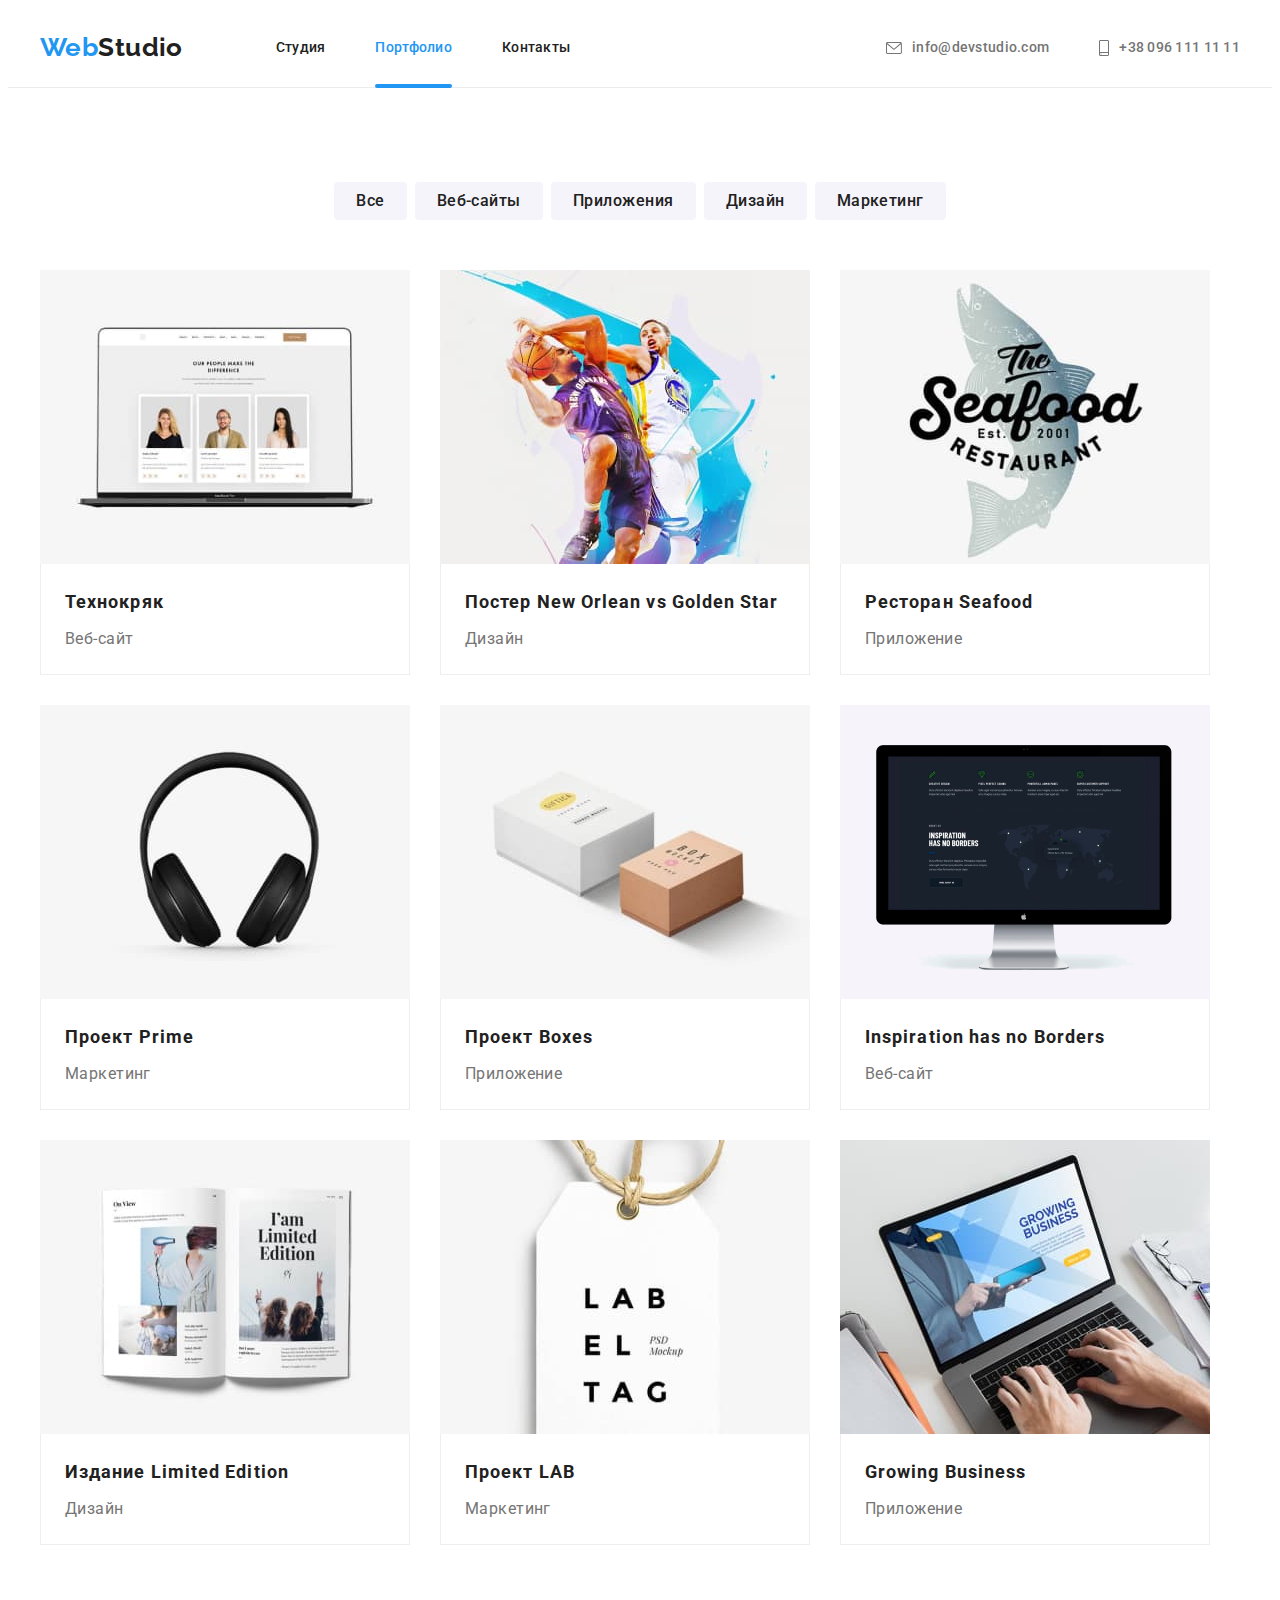
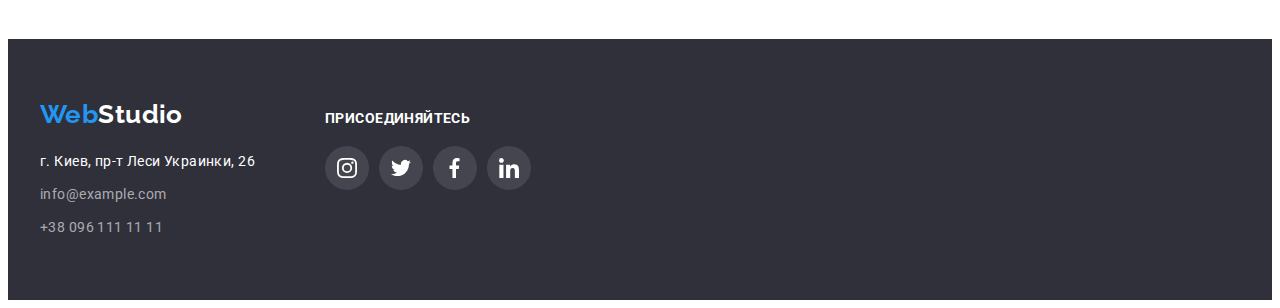
==== portfolio.html @ 51bd5569 "Initial commit" ====
<!DOCTYPE html>
<html lang="ru">
  <head>
    <meta charset="UTF-8" />
    <meta http-equiv="X-UA-Compatible" content="IE=edge" />
    <meta name="viewport" content="width=device-width, initial-scale=1.0" />
    <link
      href="https://fonts.googleapis.com/css2?family=Raleway:wght@700&family=Roboto:wght@400;500;700;900&display=swap"
      rel="stylesheet"
    />
    <link
      rel="stylesheet"
      href="https://cdnjs.cloudflare.com/ajax/libs/modern-normalize/1.1.0/modern-normalize.min.css"
      integrity="sha512-wpPYUAdjBVSE4KJnH1VR1HeZfpl1ub8YT/NKx4PuQ5NmX2tKuGu6U/JRp5y+Y8XG2tV+wKQpNHVUX03MfMFn9Q=="
      crossorigin="anonymous"
      referrerpolicy="no-referrer"
    />
    <link rel="stylesheet" href="./css/styles.css" />
    <title>Портфолио</title>
  </head>
  <body>
    <header class="header-page">
      <div class="container header-nav">
        <nav class="nav-page">
          <a class="logo link" href="./index.html"> <span class="accent">Web</span>Studio </a>
          <ul class="nav-item list">
            <li class="nav-inner">
              <a class="nav-link link" href="./index.html"> Студия</a>
            </li>
            <li class="nav-inner current">
              <a class="nav-link link" href="./portfolio.html"> Портфолио</a>
            </li>
            <li class="nav-inner">
              <a class="nav-link link" href="">Контакты</a>
            </li>
          </ul>
        </nav>
        <ul class="contacts list">
          <li class="contacts-item">
            <a class="contact-link link" href="mailto:info@devstudio.com">
              <svg width="16" height="12">
                <use href="./images/icons.svg#icon-mail"></use>
              </svg>
              info@devstudio.com</a
            >
          </li>
          <li class="contacts-item">
            <a class="contact-link link" href="tel:+380961111111">
              <svg width="10" height="16">
                <use href="./images/icons.svg#icon-smartphone"></use>
              </svg>
              +38 096 111 11 11</a
            >
          </li>
        </ul>
      </div>
    </header>

    <main>
      <section class="portfolio section">
        <div class="container">
          <h1 class="visually-hidden">Portfolio</h1>

          <ul class="filter-item list">
            <li class="filter-inner">
              <button class="button portfolio-btn" type="button">Все</button>
            </li>
            <li class="filter-inner">
              <button class="button portfolio-btn" type="button">Веб-сайты</button>
            </li>
            <li class="filter-inner">
              <button class="button portfolio-btn" type="button">Приложения</button>
            </li>
            <li class="filter-inner">
              <button class="button portfolio-btn" type="button">Дизайн</button>
            </li>
            <li class="filter-inner">
              <button class="button portfolio-btn" type="button">Маркетинг</button>
            </li>
          </ul>

          <ul class="project-item list">
            <li class="project-inner">
              <a class="project-link link" href="" target="_blank">
                <div class="project-thumb">
                  <img
                    class="project-img"
                    src="./images/portfilio/1.jpg"
                    width="370"
                    alt="Технокряк"
                  />
                  <div class="project-overlay">
                    <p class="overlay-text">
                      Ресурс предлагает комплексные предложения с разным уровнем функционала и
                      сервисов. Все это позволит посетителю получить исчерпывающие сведения о
                      компании или частном лице.
                    </p>
                  </div>
                </div>

                <div class="project-box">
                  <h2 class="project-name">Технокряк</h2>
                  <p class="project-text">Веб-сайт</p>
                </div>
              </a>
            </li>
            <li class="project-inner">
              <a class="project-link link" href="" target="_blank">
                <div class="project-thumb">
                  <img
                    class="project-img"
                    src="./images/portfilio/2.jpg"
                    width="370"
                    alt="Постер"
                  />
                  <div class="project-overlay">
                    <p class="overlay-text">
                      Ресурс предлагает комплексные предложения с разным уровнем функционала и
                      сервисов. Все это позволит посетителю получить исчерпывающие сведения о
                      компании или частном лице.
                    </p>
                  </div>
                </div>

                <div class="project-box">
                  <h2 class="project-name">Постер New Orlean vs Golden Star</h2>
                  <p class="project-text">Дизайн</p>
                </div>
              </a>
            </li>
            <li class="project-inner">
              <a class="project-link link" href="" target="_blank">
                <div class="project-thumb">
                  <img
                    class="project-img"
                    src="./images/portfilio/3.jpg"
                    width="370"
                    alt="Ресторан"
                  />
                  <div class="project-overlay">
                    <div class="project-overlay">
                      <p class="overlay-text">
                        Ресурс предлагает комплексные предложения с разным уровнем функционала и
                        сервисов. Все это позволит посетителю получить исчерпывающие сведения о
                        компании или частном лице.
                      </p>
                    </div>
                  </div>
                </div>
                <div class="project-box">
                  <h2 class="project-name">Ресторан Seafood</h2>
                  <p class="project-text">Приложение</p>
                </div>
              </a>
            </li>
            <li class="project-inner">
              <a class="project-link link" href="" target="_blank">
                <div class="project-thumb">
                  <img
                    class="project-img"
                    src="./images/portfilio/4.jpg"
                    width="370"
                    alt="Проект Prime "
                  />
                  <div class="project-overlay">
                    <p class="overlay-text">
                      Ресурс предлагает комплексные предложения с разным уровнем функционала и
                      сервисов. Все это позволит посетителю получить исчерпывающие сведения о
                      компании или частном лице.
                    </p>
                  </div>
                </div>
                <div class="project-box">
                  <h2 class="project-name">Проект Prime</h2>
                  <p class="project-text">Маркетинг</p>
                </div>
              </a>
            </li>
            <li class="project-inner">
              <a class="project-link link" href="" target="_blank">
                <div class="project-thumb">
                  <img
                    class="project-img"
                    src="./images/portfilio/5.jpg"
                    width="370"
                    alt="Проект Boxes"
                  />
                  <div class="project-overlay">
                    <p class="overlay-text">
                      Ресурс предлагает комплексные предложения с разным уровнем функционала и
                      сервисов. Все это позволит посетителю получить исчерпывающие сведения о
                      компании или частном лице.
                    </p>
                  </div>
                </div>
                <div class="project-box">
                  <h2 class="project-name">Проект Boxes</h2>
                  <p class="project-text">Приложение</p>
                </div>
              </a>
            </li>
            <li class="project-inner">
              <a class="project-link link" href="" target="_blank">
                <div class="project-thumb">
                  <img
                    class="project-img"
                    src="./images/portfilio/6.jpg"
                    width="370"
                    alt="Inspiration has no Borders"
                  />
                  <div class="project-overlay">
                    <p class="overlay-text">
                      Ресурс предлагает комплексные предложения с разным уровнем функционала и
                      сервисов. Все это позволит посетителю получить исчерпывающие сведения о
                      компании или частном лице.
                    </p>
                  </div>
                </div>
                <div class="project-box">
                  <h2 class="project-name">Inspiration has no Borders</h2>
                  <p class="project-text">Веб-сайт</p>
                </div>
              </a>
            </li>
            <li class="project-inner">
              <a class="project-link link" href="" target="_blank">
                <div class="project-thumb">
                  <img
                    class="project-img"
                    src="./images/portfilio/7.jpg"
                    width="370"
                    alt="Издание"
                  />
                  <div class="project-overlay">
                    <p class="overlay-text">
                      Ресурс предлагает комплексные предложения с разным уровнем функционала и
                      сервисов. Все это позволит посетителю получить исчерпывающие сведения о
                      компании или частном лице.
                    </p>
                  </div>
                </div>
                <div class="project-box">
                  <h2 class="project-name">Издание Limited Edition</h2>
                  <p class="project-text">Дизайн</p>
                </div>
              </a>
            </li>
            <li class="project-inner">
              <a class="project-link link" href="" target="_blank">
                <div class="project-thumb">
                  <img
                    class="project-img"
                    src="./images/portfilio/8.jpg"
                    width="370"
                    alt="Проект LAB"
                  />
                  <div class="project-overlay">
                    <p class="overlay-text">
                      Ресурс предлагает комплексные предложения с разным уровнем функционала и
                      сервисов. Все это позволит посетителю получить исчерпывающие сведения о
                      компании или частном лице.
                    </p>
                  </div>
                </div>
                <div class="project-box">
                  <h2 class="project-name">Проект LAB</h2>
                  <p class="project-text">Маркетинг</p>
                </div>
              </a>
            </li>
            <li class="project-inner">
              <a class="project-link link" href="" target="_blank">
                <div class="project-thumb">
                  <img
                    class="project-img"
                    src="./images/portfilio/9.jpg"
                    width="370"
                    alt="Growing Business"
                  />
                  <div class="project-overlay">
                    <p class="overlay-text">
                      Ресурс предлагает комплексные предложения с разным уровнем функционала и
                      сервисов. Все это позволит посетителю получить исчерпывающие сведения о
                      компании или частном лице.
                    </p>
                  </div>
                </div>
                <div class="project-box">
                  <h2 class="project-name">Growing Business</h2>
                  <p class="project-text">Приложение</p>
                </div>
              </a>
            </li>
          </ul>
        </div>
      </section>
    </main>

    <footer class="footer-page">
      <div class="container footer-item">
        <h2 class="visually-hidden">Contacts</h2>
        <div class="footer-address">
          <a class="logo logo-footer link" href="/"> <span class="accent">Web</span>Studio </a>
          <address class="address-page">
            <ul class="address-item list">
              <li class="address-inner">
                <a
                  class="address-building link"
                  href="https://goo.gl/maps/JCj7jRZ64n47ZgnA9"
                  target="_blank"
                  rel="nofollow noopener noreferrer"
                  >г. Киев, пр-т Леси Украинки, 26</a
                >
              </li>
              <li class="address-inner">
                <a class="address-mail link" href="mailto:info@example.com">info@example.com</a>
              </li>
              <li class="address-inner">
                <a class="address-tel link" href="tel:+380961111111">+38 096 111 11 11</a>
              </li>
            </ul>
          </address>
        </div>
        <div class="footer-social">
          <p class="footer-subtitle">Присоединяйтесь</p>
          <ul class="footer-social-list list">
            <li class="footer-social-item">
              <a class="footer-social-link link" aria-label="instagram" href="">
                <svg class="footer-social-icon" width="20" height="20">
                  <use href="./images/icons.svg#icon-instagram"></use>
                </svg>
                <span class="visually-hidden">instagram</span>
              </a>
            </li>
            <li class="footer-social-item">
              <a class="footer-social-link link" aria-label="twitter" href="">
                <svg class="footer-social-icon" width="20" height="20">
                  <use href="./images/icons.svg#icon-twitter"></use>
                </svg>
                <span class="visually-hidden">twitter</span>
              </a>
            </li>
            <li class="footer-social-item">
              <a class="footer-social-link link" aria-label="facebook" href="">
                <svg class="footer-social-icon" width="20" height="20">
                  <use href="./images/icons.svg#icon-facebook"></use>
                </svg>
                <span class="visually-hidden">facebook</span>
              </a>
            </li>
            <li class="footer-social-item">
              <a class="footer-social-link link" aria-label="linkedin" href="">
                <svg class="footer-social-icon" width="20" height="20">
                  <use href="./images/icons.svg#icon-linkedin"></use>
                </svg>
                <span class="visually-hidden">linkedin</span>
              </a>
            </li>
          </ul>
        </div>
      </div>
    </footer>
  </body>
</html>
---- css/styles.css ----
/* font-family: 'Raleway',
 sans-serif;

 */
:root {
  /* Colors */
  --primary-text-color: #212121;
  --second-text-color: #ffffff;
  --third-text-color: #757575;
  --accent-color: #2196f3;
  --button-hover-color: #188ce8;
  --footer-text-color: rgba(255, 255, 255, 0.6);
  --box-shadow-color: rgba(0, 0, 0, 0.15);
  --header-border-color: #ececec;
  --primary-icon-fill: #afb1b8;
  --secondary-icon-fill: #ffffff;

  /* BG colors */
  --primary-bgr-color: #ffffff;
  --secondary-bgr-color: #2f303a;
  --third-bgr-color: #f5f4fa;
  --footer-icon-bg: rgba(255, 255, 255, 0.1);
  --work-box-bg: rgba(47, 48, 58, 0.8);

  /* Timing function */
  --transition-timing-function: cubic-bezier(0.4, 0, 0.2, 1);
}
body {
  font-family: 'Roboto', sans-serif;
  color: var(--primary-text-color);
  letter-spacing: 0.03em;
  background-color: var(--primary-bgr-color);
  font-size: 14px;
}

/* Utilities */
ul,
h1,
h2,
h3,
p {
  margin: 0;
}

img {
  display: block;
  width: 100%;
  height: auto;
}

address {
  font-style: normal;
}
.section {
  padding-top: 94px;
  padding-bottom: 94px;
}

.link {
  text-decoration: none;
  color: inherit;
}
.list {
  list-style: none;
  padding-left: 0;
  margin: 0;
}

.visually-hidden {
  position: absolute;
  width: 1px;
  height: 1px;
  margin: -1px;
  border: 0;
  padding: 0;

  white-space: nowrap;
  clip-path: inset(100%);
  clip: rect(0 0 0 0);
  overflow: hidden;
}
.current {
  color: var(--accent-color);
}
.title-h2 {
  font-weight: 700;
  font-size: 36px;
  line-height: 1.36;
  text-align: center;
  margin-bottom: 50px;
}

/* Container */

.container {
  max-width: 1200px;
  padding: 0 15px;
  margin: 0 auto;
  /* outline: 2px solid tomato; */
}

/* Header */
.header-page {
  border-bottom: 1px solid var(--header-border-color);
}
.header-nav {
  display: flex;
  align-items: center;
}

.nav-page {
  display: flex;
  align-items: center;
}
.logo {
  font-family: 'Raleway';
  font-weight: 700;
  font-size: 26px;
  line-height: 1.19;
}

.logo .accent {
  color: var(--accent-color);
}
.nav-item {
  display: flex;
  margin-left: 93px;
  align-items: center;
}

/* .nav-inner:not(:last-child){
    margin-right: 50px;
} */
.nav-inner {
  position: relative;
}
.nav-inner + .nav-inner {
  margin-left: 50px;
}

.current::after {
  position: absolute;
  left: 0;
  bottom: -1px;
  width: 100%;

  content: '';
  height: 4px;
  background: var(--accent-color);
  border-radius: 2px;
}

.nav-link,
.contact-link {
  display: flex;
  align-items: center;
  padding: 32px 0 31px 0;
  transition: color 250ms var(--transition-timing-function);
}

.nav-page .nav-link,
.contact-link {
  font-weight: 500;
  font-size: 14px;
  line-height: 1.14;
  letter-spacing: 0.02em;
}
.contacts {
  display: flex;
  margin-left: auto;
}

.contact-link {
  color: var(--third-text-color);
}
.contact-link > svg {
  margin-right: 10px;
  fill: currentColor;
}

.contacts-item + .contacts-item {
  margin-left: 50px;
}

.nav-link:hover,
.contact-link:hover,
.nav-link:focus,
.contact-link:focus {
  color: var(--accent-color);
}

/* Main */

/* Hero */
.overlay {
  max-width: 1600px;
  height: 600px;
  margin: 0 auto;
  background-image: linear-gradient(to right, rgba(47, 48, 58, 0.4), rgba(47, 48, 58, 0.4)),
    url(../images/Img.jpg);
  background-repeat: no-repeat;
  background-size: cover;
  background-position: center;
}

.hero {
  background-color: var(--secondary-bgr-color);
  text-align: center;
  padding: 200px 0;
}

.hero-title {
  font-weight: 900;
  font-size: 44px;
  line-height: 1.36;
  width: 696px;
  margin: 0 auto 30px auto;
  letter-spacing: 0.06em;
  text-transform: uppercase;

  color: var(--second-text-color);
}
/* Button */

.button {
  border-radius: 4px;
  border: none;
  font-size: 16px;

  font-family: inherit;
  cursor: pointer;
  text-align: center;
}

.hero-btn {
  color: var(--second-text-color);
  background: var(--accent-color);
  font-weight: 700;
  letter-spacing: 0.06em;
  line-height: 1.88;
  box-shadow: 0px 4px 4px var(--box-shadow-color);
  padding: 10px 32px;
  min-width: 200px;
  transition: background-color 250ms var(--transition-timing-function);
}
.hero-btn:hover,
.hero-btn:focus {
  background-color: var(--button-hover-color);
}

/* Features */

.features-item {
  display: flex;
}
.features-inner {
  width: calc((100%-30 * 3) / 4);
  margin-right: 30px;
}

.features-inner:nth-child(4n) {
  margin-right: 0;
}

/* .features-inner:last-child{
        margin-right: 0;
   } */
.feature-box {
  display: flex;
  justify-content: center;
  align-items: center;
  width: 270px;
  height: 120px;
  background-color: var(--third-bgr-color);
  border-radius: 4px;
  margin-bottom: 30px;
}

.feature-name {
  font-weight: 700;
  font-size: 14px;
  line-height: 1.14;
  text-transform: uppercase;
  margin-bottom: 10px;
}

.feature-text {
  font-size: 14px;
  line-height: 1.71;
  color: var(--third-text-color);
}
/* Work */
.work {
  padding-top: 0;
}

.work-item {
  display: flex;
}
.work-inner {
  position: relative;
  width: calc((100%-30 * 2) / 3);
  margin-right: 30px;
  /* text-align: center; */
}

.work-inner:last-child {
  margin-right: 0;
}
/* .work-inner::before{
  position: absolute;
  right: 0;
  bottom: 0;
  width: 100%;
  height: 23.8%;
  content: "";
  background: var(--work-box-bg);
}
.box-text{
  position: absolute;
  width: 100%;
  right: 0;
  bottom: 9.18%;
  font-weight: 700;
  line-height: 1.14;
  text-transform: uppercase;
  color: var(--second-text-color);
} */

.overlay-work {
  position: absolute;
  right: 0;
  bottom: 0;

  display: flex;
  justify-content: center;
  align-items: center;
  width: 100%;
  height: 23.8%;
  background: var(--work-box-bg);
  font-weight: 700;
  line-height: 1.14;
  text-transform: uppercase;
  color: var(--second-text-color);
}

/* Team */

.team {
  background-color: var(--third-bgr-color);
  text-align: center;
}

.team-item {
  display: flex;
}
.team-inner {
  width: 270px;
  margin-right: 30px;
  background-color: var(--primary-bgr-color);
  box-shadow: 0px 1px 3px rgba(0, 0, 0, 0.12), 0px 1px 1px rgba(0, 0, 0, 0.14),
    0px 2px 1px rgba(0, 0, 0, 0.2);
  border-radius: 0px 0px 4px 4px;
}

.team-inner:nth-child(4n) {
  margin-right: 0;
}
.team-info {
  padding: 30px 0;
}

.team-name {
  font-weight: 500;
  font-size: 16px;
  line-height: 1.19;
  margin-bottom: 10px;
}

.team-position {
  font-size: 16px;
  line-height: 1.19;
  color: var(--third-text-color);
  margin-bottom: 16px;
}

/* Team Social */

.team-social {
  display: flex;
  justify-content: center;
}
.social-item + .social-item {
  margin-left: 10px;
}

.social-link {
  display: flex;
  justify-content: center;
  align-items: center;
  width: 44px;
  height: 44px;
  border-radius: 50px;
  color: var(--primary-icon-fill);
  transition: background-color 250ms var(--transition-timing-function),
    color 250ms var(--transition-timing-function);
}

.social-icon {
  fill: currentColor;
}

.social-link:hover,
.social-link:focus {
  background-color: var(--accent-color);
  color: var(--secondary-icon-fill);
}

/* Clients */

.client-list {
  display: flex;
}

.client-item {
  display: flex;
}

.client-item + .client-item {
  margin-left: 30px;
}

.client-link {
  display: flex;
  justify-content: center;
  align-items: center;
  width: 170px;
  height: 92px;
  border: 1px solid var(--primary-icon-fill);
  border-radius: 4px;
  color: var(--primary-icon-fill);
  transition: border-color 250ms var(--transition-timing-function),
    color 250ms var(--transition-timing-function);
}

.client-icon {
  fill: currentColor;
}

.client-link:hover,
.client-link:focus {
  border-color: var(--accent-color);
  color: var(--accent-color);
}
/* portfolio */

/* Filters
   ========================== */

.filter-item {
  display: flex;
  justify-content: center;
  margin-bottom: 50px;
}

.filter-inner {
  margin-right: 8px;
}
.portfolio-btn {
  color: var(--primary-text-color);
  background: var(--third-bgr-color);
  font-weight: 500;
  line-height: 1.62;
  letter-spacing: 0.03em;
  padding: 6px 22px;
  transition: background-color 250ms var(--transition-timing-function),
    color 250ms var(--transition-timing-function),
    box-shadow 250ms var(--transition-timing-function);
}

.portfolio-btn:hover,
.portfolio-btn:focus {
  background-color: var(--accent-color);
  color: var(--second-text-color);
  box-shadow: 0px 3px 1px rgba(0, 0, 0, 0.1), 0px 1px 2px rgba(0, 0, 0, 0.08),
    0px 2px 2px rgba(0, 0, 0, 0.12);
}
.filter-inner:last-child {
  margin-right: 0;
}

/* Projects */
.project-item {
  display: flex;
  flex-wrap: wrap;

  margin: -15px;
}

.project-inner {
  width: 370px;
  margin: 15px;
  /* margin-right: 30px;
        margin-bottom: 30px; */
}

/* .project-inner:nth-child(3n){
        margin-right: 0;
    }
    .project-inner:nth-last-child(-n + 3) {
        margin-bottom: 0;
    } */
.project-link {
  display: block;
  transition: box-shadow 250ms var(--transition-timing-function);
}
.project-thumb {
  position: relative;
  overflow: hidden;
}
.project-overlay {
  position: absolute;
  top: 0;
  left: 0;
  width: 100%;
  height: 100%;
  content: '';
  background-color: rgba(33, 150, 243, 0.9);
  transform: translateY(101%);
  transition: transform 250ms var(--transition-timing-function);
}
.overlay-text {
  font-size: 18px;
  line-height: 1.56;
  color: var(--second-text-color);
  padding: 63px 24px;
}

.project-link:hover .project-overlay,
.project-link:focus .project-overlay {
  transform: translateY(0);
}

.project-box {
  border: 1px solid #eeeeee;
  border-top: none;
  padding: 20px 24px;
}

.project-name {
  font-weight: 700;
  font-size: 18px;
  line-height: 2;
  letter-spacing: 0.06em;
  margin-bottom: 4px;
}
.project-text {
  font-size: 16px;
  line-height: 1.88;
  color: var(--third-text-color);
}

.project-link:hover,
.project-link:focus {
  box-shadow: 0px 1px 1px rgba(0, 0, 0, 0.12), 0px 4px 4px rgba(0, 0, 0, 0.06),
    1px 4px 6px rgba(0, 0, 0, 0.16);
}

/* Footer */
.footer-page {
  background-color: var(--secondary-bgr-color);
  padding: 60px 0;
}
.footer-item {
  display: flex;
  align-items: baseline;
}
.footer-address {
  margin-right: 70px;
}

.logo-footer {
  display: flex;
  color: var(--second-text-color);
  margin-bottom: 20px;
}

.address-building,
.address-mail,
.address-tel {
  line-height: 1.71;
  color: var(--footer-text-color);
  margin-bottom: 9px;
  display: block;
  transition: color 250ms var(--transition-timing-function);
}
.address-tel {
  margin-bottom: 0;
}
.address-building {
  color: var(--second-text-color);
}
.address-inner a:hover,
.address-inner a:focus {
  color: var(--accent-color);
}

.footer-subtitle {
  font-weight: 700;
  font-size: 14px;
  line-height: 1, 14;
  text-transform: uppercase;
  color: var(--second-text-color);
  margin-bottom: 20px;
}
.footer-social-list {
  display: flex;
}

.footer-social-item + .footer-social-item {
  margin-left: 10px;
}
.footer-social-link {
  display: flex;
  justify-content: center;
  align-items: center;
  justify-content: center;
  width: 44px;
  height: 44px;
  background-color: var(--footer-icon-bg);
  border-radius: 50%;
  transition: background-color 250ms var(--transition-timing-function);
}
.footer-social-icon {
  fill: var(--secondary-icon-fill);
}
.footer-social-link:hover,
.footer-social-link:focus {
  background-color: var(--accent-color);
}

.backdrop {
  position: fixed;
  top: 0;
  left: 0;
  width: 100%;
  height: 100%;
  background: rgba(0, 0, 0, 0.2);
  transition: opacity 250ms var(--transition-timing-function);
}
.backdrop.is-hidden {
  opacity: 0;
  pointer-events: none;
}
.backdrop.is-hidden .modal {
  transform: translate(-50%, -50%) scale(1.1);
}
.modal {
  position: absolute;
  top: 50%;
  left: 50%;
  transform: translate(-50%, -50%) scale(1);
  width: 528px;
  height: 581px;
  background: var(--primary-bgr-color);
  box-shadow: 0px 1px 3px rgba(0, 0, 0, 0.12), 0px 1px 1px rgba(0, 0, 0, 0.14),
    0px 2px 1px rgba(0, 0, 0, 0.2);
  border-radius: 4px;
  transition: transform 250ms var(--transition-timing-function);
}

.modal-btn {
  position: absolute;
  display: flex;
  justify-content: center;
  align-items: center;
  top: 8px;
  right: 8px;
  width: 30px;
  height: 30px;
  border-radius: 50%;
  padding: 0;
  border: 1px solid rgba(0, 0, 0, 0.1);
  transition: color 250ms var(--transition-timing-function);
  fill: currentColor;
}
.modal-btn:hover {
  color: var(--accent-color);
}
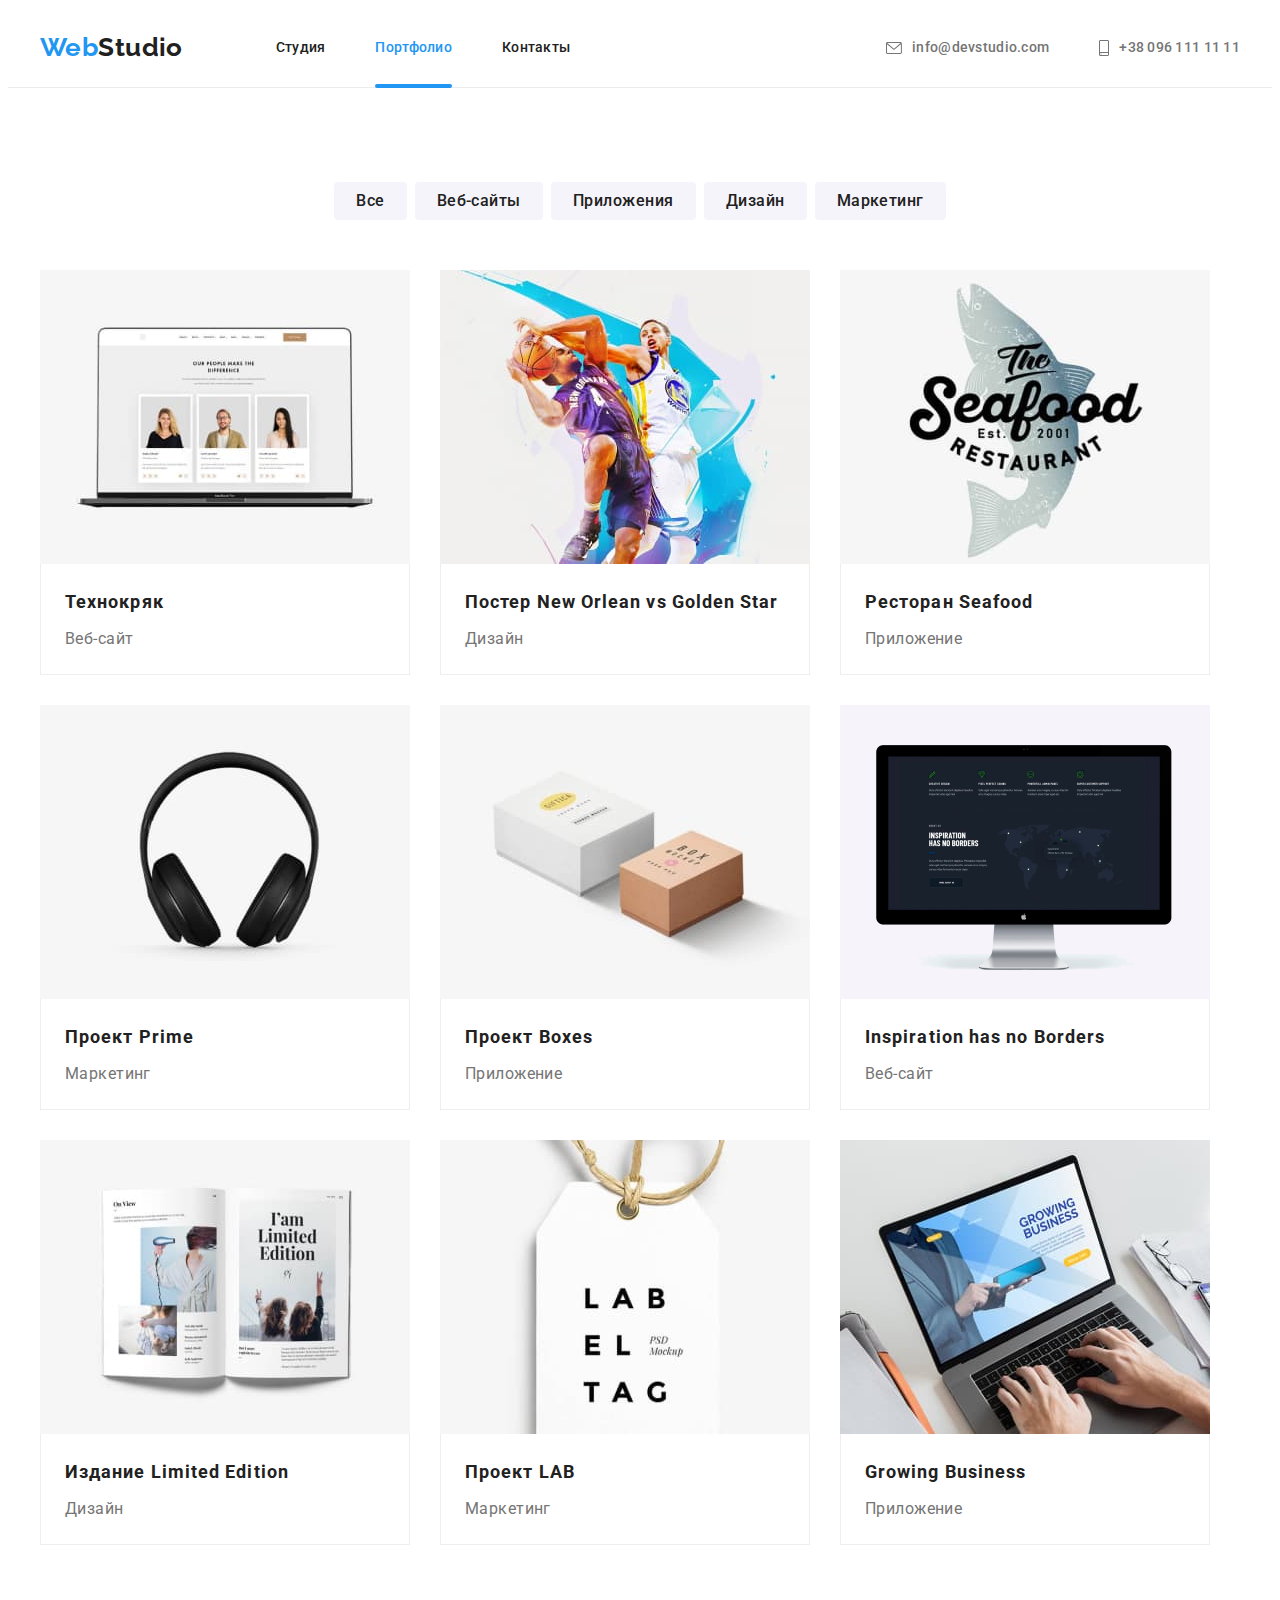
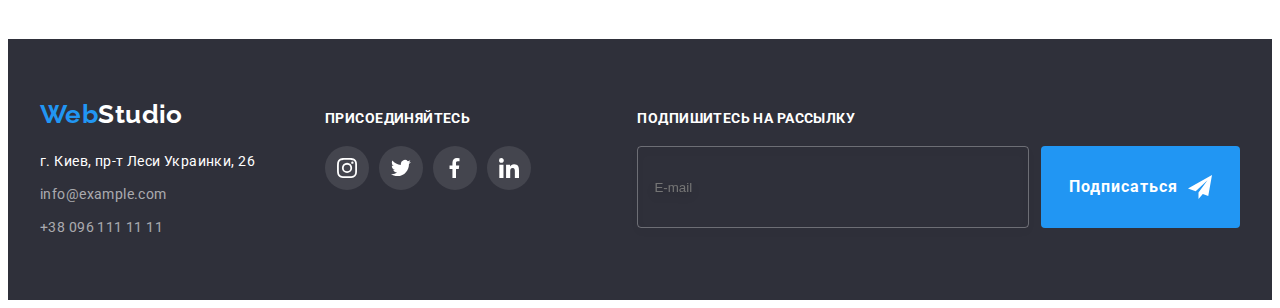
==== commit f4634bc6: "add footer subscribe" ====
--- a/portfolio.html
+++ b/portfolio.html
@@ -1,94 +1,122 @@
 <!DOCTYPE html>
 <html lang="ru">
-  <head>
-    <meta charset="UTF-8" />
-    <meta http-equiv="X-UA-Compatible" content="IE=edge" />
-    <meta name="viewport" content="width=device-width, initial-scale=1.0" />
-    <link
-      href="https://fonts.googleapis.com/css2?family=Raleway:wght@700&family=Roboto:wght@400;500;700;900&display=swap"
-      rel="stylesheet"
-    />
-    <link
-      rel="stylesheet"
-      href="https://cdnjs.cloudflare.com/ajax/libs/modern-normalize/1.1.0/modern-normalize.min.css"
-      integrity="sha512-wpPYUAdjBVSE4KJnH1VR1HeZfpl1ub8YT/NKx4PuQ5NmX2tKuGu6U/JRp5y+Y8XG2tV+wKQpNHVUX03MfMFn9Q=="
-      crossorigin="anonymous"
-      referrerpolicy="no-referrer"
-    />
-    <link rel="stylesheet" href="./css/styles.css" />
-    <title>Портфолио</title>
-  </head>
-  <body>
-    <header class="header-page">
-      <div class="container header-nav">
-        <nav class="nav-page">
-          <a class="logo link" href="./index.html"> <span class="accent">Web</span>Studio </a>
-          <ul class="nav-item list">
-            <li class="nav-inner">
-              <a class="nav-link link" href="./index.html"> Студия</a>
-            </li>
-            <li class="nav-inner current">
-              <a class="nav-link link" href="./portfolio.html"> Портфолио</a>
-            </li>
-            <li class="nav-inner">
-              <a class="nav-link link" href="">Контакты</a>
-            </li>
-          </ul>
-        </nav>
-        <ul class="contacts list">
-          <li class="contacts-item">
-            <a class="contact-link link" href="mailto:info@devstudio.com">
-              <svg width="16" height="12">
-                <use href="./images/icons.svg#icon-mail"></use>
-              </svg>
-              info@devstudio.com</a
-            >
-          </li>
-          <li class="contacts-item">
-            <a class="contact-link link" href="tel:+380961111111">
-              <svg width="10" height="16">
-                <use href="./images/icons.svg#icon-smartphone"></use>
-              </svg>
-              +38 096 111 11 11</a
-            >
+
+<head>
+  <meta charset="UTF-8" />
+  <meta http-equiv="X-UA-Compatible" content="IE=edge" />
+  <meta name="viewport" content="width=device-width, initial-scale=1.0" />
+  <link href="https://fonts.googleapis.com/css2?family=Raleway:wght@700&family=Roboto:wght@400;500;700;900&display=swap"
+    rel="stylesheet" />
+  <link rel="stylesheet" href="https://cdnjs.cloudflare.com/ajax/libs/modern-normalize/1.1.0/modern-normalize.min.css"
+    integrity="sha512-wpPYUAdjBVSE4KJnH1VR1HeZfpl1ub8YT/NKx4PuQ5NmX2tKuGu6U/JRp5y+Y8XG2tV+wKQpNHVUX03MfMFn9Q=="
+    crossorigin="anonymous" referrerpolicy="no-referrer" />
+  <link rel="stylesheet" href="./css/styles.css" />
+  <title>Портфолио</title>
+</head>
+
+<body>
+  <header class="header-page">
+    <div class="container header-nav">
+      <nav class="nav-page">
+        <a class="logo link" href="./index.html"> <span class="accent">Web</span>Studio </a>
+        <ul class="nav-item list">
+          <li class="nav-inner">
+            <a class="nav-link link" href="./index.html"> Студия</a>
+          </li>
+          <li class="nav-inner current">
+            <a class="nav-link link" href="./portfolio.html"> Портфолио</a>
+          </li>
+          <li class="nav-inner">
+            <a class="nav-link link" href="">Контакты</a>
           </li>
         </ul>
-      </div>
-    </header>
-
-    <main>
-      <section class="portfolio section">
-        <div class="container">
-          <h1 class="visually-hidden">Portfolio</h1>
-
-          <ul class="filter-item list">
-            <li class="filter-inner">
-              <button class="button portfolio-btn" type="button">Все</button>
-            </li>
-            <li class="filter-inner">
-              <button class="button portfolio-btn" type="button">Веб-сайты</button>
-            </li>
-            <li class="filter-inner">
-              <button class="button portfolio-btn" type="button">Приложения</button>
-            </li>
-            <li class="filter-inner">
-              <button class="button portfolio-btn" type="button">Дизайн</button>
-            </li>
-            <li class="filter-inner">
-              <button class="button portfolio-btn" type="button">Маркетинг</button>
-            </li>
-          </ul>
-
-          <ul class="project-item list">
-            <li class="project-inner">
-              <a class="project-link link" href="" target="_blank">
-                <div class="project-thumb">
-                  <img
-                    class="project-img"
-                    src="./images/portfilio/1.jpg"
-                    width="370"
-                    alt="Технокряк"
-                  />
+      </nav>
+      <ul class="contacts list">
+        <li class="contacts-item">
+          <a class="contact-link link" href="mailto:info@devstudio.com">
+            <svg width="16" height="12">
+              <use href="./images/icons.svg#icon-mail"></use>
+            </svg>
+            info@devstudio.com</a>
+        </li>
+        <li class="contacts-item">
+          <a class="contact-link link" href="tel:+380961111111">
+            <svg width="10" height="16">
+              <use href="./images/icons.svg#icon-smartphone"></use>
+            </svg>
+            +38 096 111 11 11</a>
+        </li>
+      </ul>
+    </div>
+  </header>
+
+  <main>
+    <section class="portfolio section">
+      <div class="container">
+        <h1 class="visually-hidden">Portfolio</h1>
+
+        <ul class="filter-item list">
+          <li class="filter-inner">
+            <button class="button portfolio-btn" type="button">Все</button>
+          </li>
+          <li class="filter-inner">
+            <button class="button portfolio-btn" type="button">Веб-сайты</button>
+          </li>
+          <li class="filter-inner">
+            <button class="button portfolio-btn" type="button">Приложения</button>
+          </li>
+          <li class="filter-inner">
+            <button class="button portfolio-btn" type="button">Дизайн</button>
+          </li>
+          <li class="filter-inner">
+            <button class="button portfolio-btn" type="button">Маркетинг</button>
+          </li>
+        </ul>
+
+        <ul class="project-item list">
+          <li class="project-inner">
+            <a class="project-link link" href="" target="_blank">
+              <div class="project-thumb">
+                <img class="project-img" src="./images/portfilio/1.jpg" width="370" alt="Технокряк" />
+                <div class="project-overlay">
+                  <p class="overlay-text">
+                    Ресурс предлагает комплексные предложения с разным уровнем функционала и
+                    сервисов. Все это позволит посетителю получить исчерпывающие сведения о
+                    компании или частном лице.
+                  </p>
+                </div>
+              </div>
+
+              <div class="project-box">
+                <h2 class="project-name">Технокряк</h2>
+                <p class="project-text">Веб-сайт</p>
+              </div>
+            </a>
+          </li>
+          <li class="project-inner">
+            <a class="project-link link" href="" target="_blank">
+              <div class="project-thumb">
+                <img class="project-img" src="./images/portfilio/2.jpg" width="370" alt="Постер" />
+                <div class="project-overlay">
+                  <p class="overlay-text">
+                    Ресурс предлагает комплексные предложения с разным уровнем функционала и
+                    сервисов. Все это позволит посетителю получить исчерпывающие сведения о
+                    компании или частном лице.
+                  </p>
+                </div>
+              </div>
+
+              <div class="project-box">
+                <h2 class="project-name">Постер New Orlean vs Golden Star</h2>
+                <p class="project-text">Дизайн</p>
+              </div>
+            </a>
+          </li>
+          <li class="project-inner">
+            <a class="project-link link" href="" target="_blank">
+              <div class="project-thumb">
+                <img class="project-img" src="./images/portfilio/3.jpg" width="370" alt="Ресторан" />
+                <div class="project-overlay">
                   <div class="project-overlay">
                     <p class="overlay-text">
                       Ресурс предлагает комплексные предложения с разным уровнем функционала и
@@ -97,268 +125,196 @@
                     </p>
                   </div>
                 </div>
-
-                <div class="project-box">
-                  <h2 class="project-name">Технокряк</h2>
-                  <p class="project-text">Веб-сайт</p>
-                </div>
-              </a>
+              </div>
+              <div class="project-box">
+                <h2 class="project-name">Ресторан Seafood</h2>
+                <p class="project-text">Приложение</p>
+              </div>
+            </a>
+          </li>
+          <li class="project-inner">
+            <a class="project-link link" href="" target="_blank">
+              <div class="project-thumb">
+                <img class="project-img" src="./images/portfilio/4.jpg" width="370" alt="Проект Prime " />
+                <div class="project-overlay">
+                  <p class="overlay-text">
+                    Ресурс предлагает комплексные предложения с разным уровнем функционала и
+                    сервисов. Все это позволит посетителю получить исчерпывающие сведения о
+                    компании или частном лице.
+                  </p>
+                </div>
+              </div>
+              <div class="project-box">
+                <h2 class="project-name">Проект Prime</h2>
+                <p class="project-text">Маркетинг</p>
+              </div>
+            </a>
+          </li>
+          <li class="project-inner">
+            <a class="project-link link" href="" target="_blank">
+              <div class="project-thumb">
+                <img class="project-img" src="./images/portfilio/5.jpg" width="370" alt="Проект Boxes" />
+                <div class="project-overlay">
+                  <p class="overlay-text">
+                    Ресурс предлагает комплексные предложения с разным уровнем функционала и
+                    сервисов. Все это позволит посетителю получить исчерпывающие сведения о
+                    компании или частном лице.
+                  </p>
+                </div>
+              </div>
+              <div class="project-box">
+                <h2 class="project-name">Проект Boxes</h2>
+                <p class="project-text">Приложение</p>
+              </div>
+            </a>
+          </li>
+          <li class="project-inner">
+            <a class="project-link link" href="" target="_blank">
+              <div class="project-thumb">
+                <img class="project-img" src="./images/portfilio/6.jpg" width="370" alt="Inspiration has no Borders" />
+                <div class="project-overlay">
+                  <p class="overlay-text">
+                    Ресурс предлагает комплексные предложения с разным уровнем функционала и
+                    сервисов. Все это позволит посетителю получить исчерпывающие сведения о
+                    компании или частном лице.
+                  </p>
+                </div>
+              </div>
+              <div class="project-box">
+                <h2 class="project-name">Inspiration has no Borders</h2>
+                <p class="project-text">Веб-сайт</p>
+              </div>
+            </a>
+          </li>
+          <li class="project-inner">
+            <a class="project-link link" href="" target="_blank">
+              <div class="project-thumb">
+                <img class="project-img" src="./images/portfilio/7.jpg" width="370" alt="Издание" />
+                <div class="project-overlay">
+                  <p class="overlay-text">
+                    Ресурс предлагает комплексные предложения с разным уровнем функционала и
+                    сервисов. Все это позволит посетителю получить исчерпывающие сведения о
+                    компании или частном лице.
+                  </p>
+                </div>
+              </div>
+              <div class="project-box">
+                <h2 class="project-name">Издание Limited Edition</h2>
+                <p class="project-text">Дизайн</p>
+              </div>
+            </a>
+          </li>
+          <li class="project-inner">
+            <a class="project-link link" href="" target="_blank">
+              <div class="project-thumb">
+                <img class="project-img" src="./images/portfilio/8.jpg" width="370" alt="Проект LAB" />
+                <div class="project-overlay">
+                  <p class="overlay-text">
+                    Ресурс предлагает комплексные предложения с разным уровнем функционала и
+                    сервисов. Все это позволит посетителю получить исчерпывающие сведения о
+                    компании или частном лице.
+                  </p>
+                </div>
+              </div>
+              <div class="project-box">
+                <h2 class="project-name">Проект LAB</h2>
+                <p class="project-text">Маркетинг</p>
+              </div>
+            </a>
+          </li>
+          <li class="project-inner">
+            <a class="project-link link" href="" target="_blank">
+              <div class="project-thumb">
+                <img class="project-img" src="./images/portfilio/9.jpg" width="370" alt="Growing Business" />
+                <div class="project-overlay">
+                  <p class="overlay-text">
+                    Ресурс предлагает комплексные предложения с разным уровнем функционала и
+                    сервисов. Все это позволит посетителю получить исчерпывающие сведения о
+                    компании или частном лице.
+                  </p>
+                </div>
+              </div>
+              <div class="project-box">
+                <h2 class="project-name">Growing Business</h2>
+                <p class="project-text">Приложение</p>
+              </div>
+            </a>
+          </li>
+        </ul>
+      </div>
+    </section>
+  </main>
+
+  <footer class="footer-page">
+    <div class="container footer-item">
+      <h2 class="visually-hidden">Contacts</h2>
+      <div class="footer-address">
+        <a class="logo logo-footer link" href="/"> <span class="accent">Web</span>Studio </a>
+        <address class="address-page">
+          <ul class="address-item list">
+            <li class="address-inner">
+              <a class="address-building link" href="https://goo.gl/maps/JCj7jRZ64n47ZgnA9" target="_blank"
+                rel="nofollow noopener noreferrer">г. Киев, пр-т Леси Украинки, 26</a>
             </li>
-            <li class="project-inner">
-              <a class="project-link link" href="" target="_blank">
-                <div class="project-thumb">
-                  <img
-                    class="project-img"
-                    src="./images/portfilio/2.jpg"
-                    width="370"
-                    alt="Постер"
-                  />
-                  <div class="project-overlay">
-                    <p class="overlay-text">
-                      Ресурс предлагает комплексные предложения с разным уровнем функционала и
-                      сервисов. Все это позволит посетителю получить исчерпывающие сведения о
-                      компании или частном лице.
-                    </p>
-                  </div>
-                </div>
-
-                <div class="project-box">
-                  <h2 class="project-name">Постер New Orlean vs Golden Star</h2>
-                  <p class="project-text">Дизайн</p>
-                </div>
-              </a>
+            <li class="address-inner">
+              <a class="address-mail link" href="mailto:info@example.com">info@example.com</a>
             </li>
-            <li class="project-inner">
-              <a class="project-link link" href="" target="_blank">
-                <div class="project-thumb">
-                  <img
-                    class="project-img"
-                    src="./images/portfilio/3.jpg"
-                    width="370"
-                    alt="Ресторан"
-                  />
-                  <div class="project-overlay">
-                    <div class="project-overlay">
-                      <p class="overlay-text">
-                        Ресурс предлагает комплексные предложения с разным уровнем функционала и
-                        сервисов. Все это позволит посетителю получить исчерпывающие сведения о
-                        компании или частном лице.
-                      </p>
-                    </div>
-                  </div>
-                </div>
-                <div class="project-box">
-                  <h2 class="project-name">Ресторан Seafood</h2>
-                  <p class="project-text">Приложение</p>
-                </div>
-              </a>
-            </li>
-            <li class="project-inner">
-              <a class="project-link link" href="" target="_blank">
-                <div class="project-thumb">
-                  <img
-                    class="project-img"
-                    src="./images/portfilio/4.jpg"
-                    width="370"
-                    alt="Проект Prime "
-                  />
-                  <div class="project-overlay">
-                    <p class="overlay-text">
-                      Ресурс предлагает комплексные предложения с разным уровнем функционала и
-                      сервисов. Все это позволит посетителю получить исчерпывающие сведения о
-                      компании или частном лице.
-                    </p>
-                  </div>
-                </div>
-                <div class="project-box">
-                  <h2 class="project-name">Проект Prime</h2>
-                  <p class="project-text">Маркетинг</p>
-                </div>
-              </a>
-            </li>
-            <li class="project-inner">
-              <a class="project-link link" href="" target="_blank">
-                <div class="project-thumb">
-                  <img
-                    class="project-img"
-                    src="./images/portfilio/5.jpg"
-                    width="370"
-                    alt="Проект Boxes"
-                  />
-                  <div class="project-overlay">
-                    <p class="overlay-text">
-                      Ресурс предлагает комплексные предложения с разным уровнем функционала и
-                      сервисов. Все это позволит посетителю получить исчерпывающие сведения о
-                      компании или частном лице.
-                    </p>
-                  </div>
-                </div>
-                <div class="project-box">
-                  <h2 class="project-name">Проект Boxes</h2>
-                  <p class="project-text">Приложение</p>
-                </div>
-              </a>
-            </li>
-            <li class="project-inner">
-              <a class="project-link link" href="" target="_blank">
-                <div class="project-thumb">
-                  <img
-                    class="project-img"
-                    src="./images/portfilio/6.jpg"
-                    width="370"
-                    alt="Inspiration has no Borders"
-                  />
-                  <div class="project-overlay">
-                    <p class="overlay-text">
-                      Ресурс предлагает комплексные предложения с разным уровнем функционала и
-                      сервисов. Все это позволит посетителю получить исчерпывающие сведения о
-                      компании или частном лице.
-                    </p>
-                  </div>
-                </div>
-                <div class="project-box">
-                  <h2 class="project-name">Inspiration has no Borders</h2>
-                  <p class="project-text">Веб-сайт</p>
-                </div>
-              </a>
-            </li>
-            <li class="project-inner">
-              <a class="project-link link" href="" target="_blank">
-                <div class="project-thumb">
-                  <img
-                    class="project-img"
-                    src="./images/portfilio/7.jpg"
-                    width="370"
-                    alt="Издание"
-                  />
-                  <div class="project-overlay">
-                    <p class="overlay-text">
-                      Ресурс предлагает комплексные предложения с разным уровнем функционала и
-                      сервисов. Все это позволит посетителю получить исчерпывающие сведения о
-                      компании или частном лице.
-                    </p>
-                  </div>
-                </div>
-                <div class="project-box">
-                  <h2 class="project-name">Издание Limited Edition</h2>
-                  <p class="project-text">Дизайн</p>
-                </div>
-              </a>
-            </li>
-            <li class="project-inner">
-              <a class="project-link link" href="" target="_blank">
-                <div class="project-thumb">
-                  <img
-                    class="project-img"
-                    src="./images/portfilio/8.jpg"
-                    width="370"
-                    alt="Проект LAB"
-                  />
-                  <div class="project-overlay">
-                    <p class="overlay-text">
-                      Ресурс предлагает комплексные предложения с разным уровнем функционала и
-                      сервисов. Все это позволит посетителю получить исчерпывающие сведения о
-                      компании или частном лице.
-                    </p>
-                  </div>
-                </div>
-                <div class="project-box">
-                  <h2 class="project-name">Проект LAB</h2>
-                  <p class="project-text">Маркетинг</p>
-                </div>
-              </a>
-            </li>
-            <li class="project-inner">
-              <a class="project-link link" href="" target="_blank">
-                <div class="project-thumb">
-                  <img
-                    class="project-img"
-                    src="./images/portfilio/9.jpg"
-                    width="370"
-                    alt="Growing Business"
-                  />
-                  <div class="project-overlay">
-                    <p class="overlay-text">
-                      Ресурс предлагает комплексные предложения с разным уровнем функционала и
-                      сервисов. Все это позволит посетителю получить исчерпывающие сведения о
-                      компании или частном лице.
-                    </p>
-                  </div>
-                </div>
-                <div class="project-box">
-                  <h2 class="project-name">Growing Business</h2>
-                  <p class="project-text">Приложение</p>
-                </div>
-              </a>
+            <li class="address-inner">
+              <a class="address-tel link" href="tel:+380961111111">+38 096 111 11 11</a>
             </li>
           </ul>
-        </div>
-      </section>
-    </main>
-
-    <footer class="footer-page">
-      <div class="container footer-item">
-        <h2 class="visually-hidden">Contacts</h2>
-        <div class="footer-address">
-          <a class="logo logo-footer link" href="/"> <span class="accent">Web</span>Studio </a>
-          <address class="address-page">
-            <ul class="address-item list">
-              <li class="address-inner">
-                <a
-                  class="address-building link"
-                  href="https://goo.gl/maps/JCj7jRZ64n47ZgnA9"
-                  target="_blank"
-                  rel="nofollow noopener noreferrer"
-                  >г. Киев, пр-т Леси Украинки, 26</a
-                >
-              </li>
-              <li class="address-inner">
-                <a class="address-mail link" href="mailto:info@example.com">info@example.com</a>
-              </li>
-              <li class="address-inner">
-                <a class="address-tel link" href="tel:+380961111111">+38 096 111 11 11</a>
-              </li>
-            </ul>
-          </address>
-        </div>
-        <div class="footer-social">
-          <p class="footer-subtitle">Присоединяйтесь</p>
-          <ul class="footer-social-list list">
-            <li class="footer-social-item">
-              <a class="footer-social-link link" aria-label="instagram" href="">
-                <svg class="footer-social-icon" width="20" height="20">
-                  <use href="./images/icons.svg#icon-instagram"></use>
-                </svg>
-                <span class="visually-hidden">instagram</span>
-              </a>
-            </li>
-            <li class="footer-social-item">
-              <a class="footer-social-link link" aria-label="twitter" href="">
-                <svg class="footer-social-icon" width="20" height="20">
-                  <use href="./images/icons.svg#icon-twitter"></use>
-                </svg>
-                <span class="visually-hidden">twitter</span>
-              </a>
-            </li>
-            <li class="footer-social-item">
-              <a class="footer-social-link link" aria-label="facebook" href="">
-                <svg class="footer-social-icon" width="20" height="20">
-                  <use href="./images/icons.svg#icon-facebook"></use>
-                </svg>
-                <span class="visually-hidden">facebook</span>
-              </a>
-            </li>
-            <li class="footer-social-item">
-              <a class="footer-social-link link" aria-label="linkedin" href="">
-                <svg class="footer-social-icon" width="20" height="20">
-                  <use href="./images/icons.svg#icon-linkedin"></use>
-                </svg>
-                <span class="visually-hidden">linkedin</span>
-              </a>
-            </li>
-          </ul>
-        </div>
+        </address>
       </div>
-    </footer>
-  </body>
-</html>
+      <div class="footer-social">
+        <p class="footer-subtitle">Присоединяйтесь</p>
+        <ul class="footer-social-list list">
+          <li class="footer-social-item">
+            <a class="footer-social-link link" aria-label="instagram" href="">
+              <svg class="footer-social-icon" width="20" height="20">
+                <use href="./images/icons.svg#icon-instagram"></use>
+              </svg>
+              <span class="visually-hidden">instagram</span>
+            </a>
+          </li>
+          <li class="footer-social-item">
+            <a class="footer-social-link link" aria-label="twitter" href="">
+              <svg class="footer-social-icon" width="20" height="20">
+                <use href="./images/icons.svg#icon-twitter"></use>
+              </svg>
+              <span class="visually-hidden">twitter</span>
+            </a>
+          </li>
+          <li class="footer-social-item">
+            <a class="footer-social-link link" aria-label="facebook" href="">
+              <svg class="footer-social-icon" width="20" height="20">
+                <use href="./images/icons.svg#icon-facebook"></use>
+              </svg>
+              <span class="visually-hidden">facebook</span>
+            </a>
+          </li>
+          <li class="footer-social-item">
+            <a class="footer-social-link link" aria-label="linkedin" href="">
+              <svg class="footer-social-icon" width="20" height="20">
+                <use href="./images/icons.svg#icon-linkedin"></use>
+              </svg>
+              <span class="visually-hidden">linkedin</span>
+            </a>
+          </li>
+        </ul>
+      </div>
+      <div class="subscribe">
+        <p class="footer-subtitle">Подпишитесь на рассылку</p>
+        <form class="subscribe-form">
+          <input type="email" name="subscribe" placeholder="E-mail">
+          <button class="button subscribe-btn " type="submit"><span>Подписаться</span>
+            <svg width="24" height="24">
+              <use href="./images/icons.svg#icon-icon-send"></use>
+            </svg>
+          </button>
+        </form>
+      </div>
+    </div>
+  </footer>
+</body>
+
+</html>--- a/css/styles.css
+++ b/css/styles.css
@@ -638,6 +638,39 @@
 .footer-social-link:focus {
   background-color: var(--accent-color);
 }
+.subscribe {
+  margin-left: auto;
+}
+.subscribe-form {
+  display: flex;
+  justify-content: center;
+}
+.subscribe input {
+  width: 358px;
+  height: 50px;
+  background-color: inherit;
+  color: var(--second-text-color);
+  border: 1px solid rgba(255, 255, 255, 0.3);
+  filter: drop-shadow(0px 4px 4px rgba(0, 0, 0, 0.15));
+  border-radius: 4px;
+  padding: 15px 16px;
+}
+.subscribe-btn {
+  display: flex;
+  align-items: center;
+  padding: 0 28px;
+  background-color: var(--accent-color);
+  color: var(--second-text-color);
+  margin-left: 12px;
+  font-weight: 700;
+  line-height: 1.88;
+  letter-spacing: 0.06em;
+}
+.subscribe-btn span {
+  margin-right: 10px;
+}
+
+/* backdrop */
 
 .backdrop {
   position: fixed;
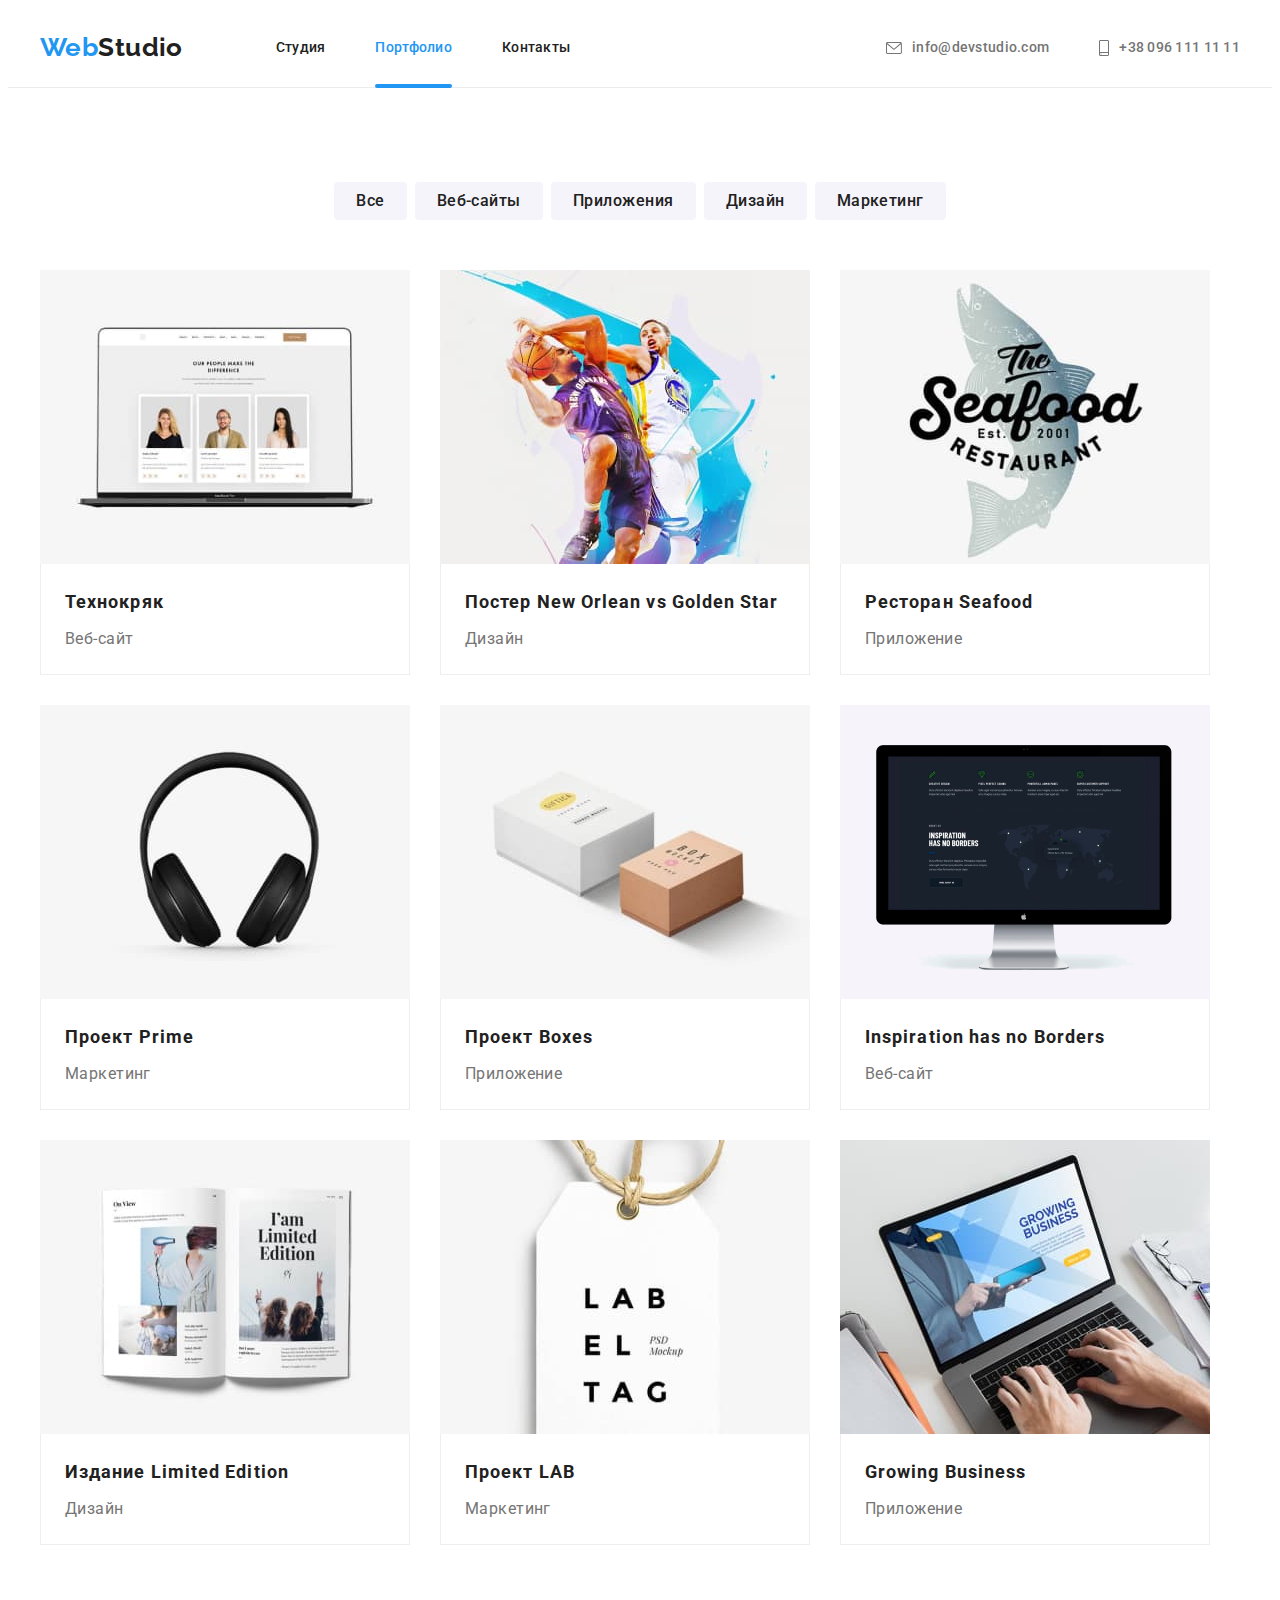
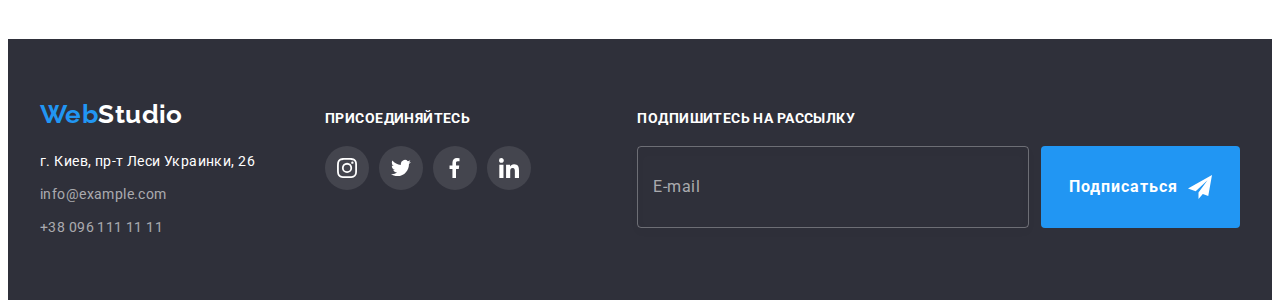
==== commit 5ffd179b: "fix footer 2" ====
--- a/portfolio.html
+++ b/portfolio.html
@@ -305,7 +305,8 @@
       <div class="subscribe">
         <p class="footer-subtitle">Подпишитесь на рассылку</p>
         <form class="subscribe-form">
-          <input type="email" name="subscribe" placeholder="E-mail">
+          <input class="footer-field" type="email" name="subscribe" placeholder=" ">
+          <span class="footer-placeholder">E-mail</span>
           <button class="button subscribe-btn " type="submit"><span>Подписаться</span>
             <svg width="24" height="24">
               <use href="./images/icons.svg#icon-icon-send"></use>
--- a/css/styles.css
+++ b/css/styles.css
@@ -642,10 +642,11 @@
   margin-left: auto;
 }
 .subscribe-form {
-  display: flex;
-  justify-content: center;
-}
-.subscribe input {
+  position: relative;
+  display: flex;
+  justify-content: center;
+}
+.footer-field {
   width: 358px;
   height: 50px;
   background-color: inherit;
@@ -654,6 +655,28 @@
   filter: drop-shadow(0px 4px 4px rgba(0, 0, 0, 0.15));
   border-radius: 4px;
   padding: 15px 16px;
+  outline: none;
+  transition: border-color 250ms var(--transition-timing-function),
+    opacity 550ms var(--transition-timing-function);
+}
+.footer-placeholder {
+  position: absolute;
+  top: 50%;
+  left: 16px;
+  transform: translateY(-50%);
+
+  font-size: 16px;
+  line-height: 1.25;
+  color: var(--footer-text-color);
+  transition: opacity 250ms var(--transition-timing-function);
+}
+.footer-field:focus {
+  border-color: var(--accent-color);
+}
+
+.subscribe-form:focus-within .footer-placeholder,
+.footer-field:not(:placeholder-shown) + .footer-placeholder {
+  opacity: 0;
 }
 .subscribe-btn {
   display: flex;
@@ -665,9 +688,14 @@
   font-weight: 700;
   line-height: 1.88;
   letter-spacing: 0.06em;
+  transition: box-shadow 250ms var(--transition-timing-function);
 }
 .subscribe-btn span {
   margin-right: 10px;
+}
+.subscribe-btn:hover,
+.subscribe-btn:focus {
+  box-shadow: 0px 4px 4px rgba(0, 0, 0, 0.15);
 }
 
 /* backdrop */
@@ -700,9 +728,14 @@
     0px 2px 1px rgba(0, 0, 0, 0.2);
   border-radius: 4px;
   transition: transform 250ms var(--transition-timing-function);
-}
-
-.modal-btn {
+  padding: 40px;
+}
+
+.modal-form {
+  display: flex;
+  flex-direction: column;
+}
+.modal-btn-close {
   position: absolute;
   display: flex;
   justify-content: center;
@@ -717,6 +750,143 @@
   transition: color 250ms var(--transition-timing-function);
   fill: currentColor;
 }
-.modal-btn:hover {
+.modal-btn-close:hover,
+.modal-btn-close:focus {
   color: var(--accent-color);
 }
+.modal-title {
+  font-weight: 700;
+  font-size: 20px;
+  line-height: 1.15;
+  text-align: center;
+  margin-bottom: 12px;
+}
+
+.label {
+  display: flex;
+  flex-direction: column;
+}
+.label-text {
+  font-size: 12px;
+  line-height: 1.16;
+  letter-spacing: 0.01em;
+  color: var(--third-text-color);
+  margin-bottom: 4px;
+}
+.label-thumb {
+  position: relative;
+  margin-bottom: 10px;
+}
+.imput-field {
+  width: 100%;
+  height: 40px;
+  border: 1px solid rgba(33, 33, 33, 0.2);
+  border-radius: 4px;
+  padding: 12px 16px 12px 42px;
+  outline: none;
+  transition: border-color 250ms var(--transition-timing-function);
+}
+.imput-img {
+  position: absolute;
+  top: 50%;
+  left: 15px;
+  width: 18px;
+  height: 18px;
+  transform: translateY(-50%);
+  transition: fill 250ms var(--transition-timing-function);
+}
+.textarea-thumb {
+  position: relative;
+}
+.placeholder {
+  position: absolute;
+  top: 13px;
+  left: 16px;
+
+  line-height: 1.14;
+  letter-spacing: 0.01em;
+  color: rgba(117, 117, 117, 0.5);
+  transition: opacity 250ms var(--transition-timing-function);
+}
+
+.textarea-thumb:focus-within .placeholder,
+.textarea:not(:placeholder-shown) + .placeholder {
+  opacity: 0;
+}
+
+.textarea {
+  height: 120px;
+  margin-bottom: 20px;
+  padding: 12px 16px;
+  resize: none;
+}
+.imput-field:focus {
+  border-color: var(--accent-color);
+}
+.imput-field:focus + .imput-img {
+  fill: var(--accent-color);
+}
+
+.checkbox {
+  margin-bottom: 30px;
+  display: flex;
+  align-items: center;
+}
+.checkbox-browser {
+  position: absolute;
+  width: 1px;
+  height: 1px;
+  margin: -1px;
+  border: 0;
+  padding: 0;
+  white-space: nowrap;
+  clip-path: inset(100%);
+  clip: rect(0 0 0 0);
+  overflow: hidden;
+}
+.checkbox-costom {
+  width: 16px;
+  height: 15px;
+  border: 2px solid;
+  border-color: var(--primary-text-color);
+  border-radius: 2px;
+  margin-right: 7px;
+  transition: background-color 250ms var(--transition-timing-function),
+    background-image 250ms var(--transition-timing-function),
+    border-color 250ms var(--transition-timing-function),
+    border 250ms var(--transition-timing-function);
+}
+.checkbox-browser:focus + .checkbox-costom {
+  border-color: var(--accent-color);
+}
+
+.checkbox-browser:checked + .checkbox-costom {
+  background-color: var(--accent-color);
+  border-color: var(--accent-color);
+  background-image: url(../images/svg/icon-check.svg);
+  background-size: contain;
+  background-origin: border-box;
+}
+.checkbox-text {
+  line-height: 1.71;
+  color: var(--third-text-color);
+}
+.checkbox-text a {
+  color: var(--accent-color);
+}
+
+.modal-btn-submit {
+  width: 200px;
+  background-color: var(--accent-color);
+  font-weight: 700;
+  line-height: 1.88;
+  letter-spacing: 0.06em;
+  color: var(--second-text-color);
+  padding: 10px 56px;
+  margin: 0 auto;
+  transition: box-shadow 250ms var(--transition-timing-function);
+}
+.modal-btn-submit:hover,
+.modal-btn-submit:focus {
+  box-shadow: 0px 4px 4px rgba(0, 0, 0, 0.15);
+}
